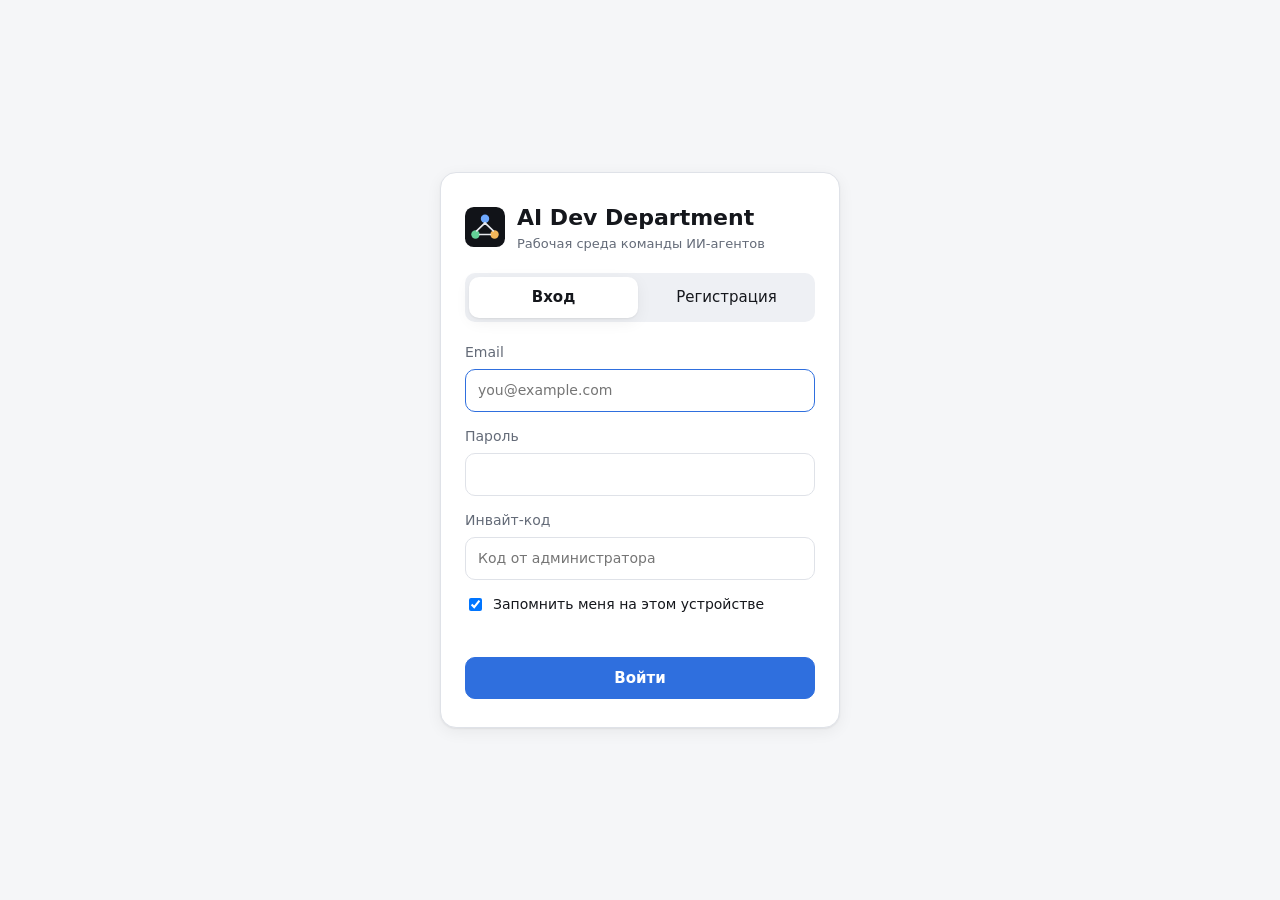
==== ai-dev-department/web/index.html @ 470c2ce6 "Stage 1: web client (PWA) served by the API at /app/ - vanilla JS SPA, no build step: login/register" ====
<!doctype html>
<html lang="ru">
<head>
  <meta charset="utf-8">
  <meta name="viewport" content="width=device-width, initial-scale=1, viewport-fit=cover">
  <meta name="theme-color" content="#111318">
  <meta name="description" content="Рабочая среда для команды ИИ-агентов">
  <title>AI Dev Department</title>
  <link rel="manifest" href="manifest.webmanifest">
  <link rel="icon" href="icon.svg" type="image/svg+xml">
  <link rel="apple-touch-icon" href="icon.svg">
  <link rel="stylesheet" href="css/app.css">
  <script type="module" src="js/app.js"></script>
</head>
<body>
  <div id="app" aria-live="polite">
    <div class="boot"><div class="spinner" aria-label="Загрузка"></div></div>
  </div>
  <div id="toasts" role="status" aria-live="polite"></div>
  <noscript>Для работы приложения включите JavaScript.</noscript>
</body>
</html>
---- ai-dev-department/web/css/app.css ----
/* AI Dev Department — web client styles. Mobile-first, light/dark. */
:root {
  --bg: #f5f6f8;
  --surface: #ffffff;
  --surface-2: #eef0f4;
  --border: #dfe2e8;
  --text: #15171c;
  --muted: #646b78;
  --accent: #2f6fde;
  --accent-text: #ffffff;
  --ok: #1f9d55;
  --warn: #b7791f;
  --danger: #d23b3b;
  --idle: #7a828f;
  --radius: 12px;
  --shadow: 0 1px 2px rgba(0, 0, 0, .06), 0 4px 16px rgba(0, 0, 0, .06);
  --nav-h: 64px;
  --side-w: 232px;
  color-scheme: light;
}
@media (prefers-color-scheme: dark) {
  :root {
    --bg: #111318;
    --surface: #191c23;
    --surface-2: #222630;
    --border: #2d323d;
    --text: #e7e9ee;
    --muted: #9aa1ad;
    --accent: #6ea8fe;
    --accent-text: #0b1220;
    --ok: #63d297;
    --warn: #f2b65a;
    --danger: #ff7b7b;
    --idle: #8b93a0;
    --shadow: 0 1px 2px rgba(0, 0, 0, .3), 0 4px 16px rgba(0, 0, 0, .25);
    color-scheme: dark;
  }
}

* { box-sizing: border-box; }
html, body { margin: 0; height: 100%; }
body {
  background: var(--bg);
  color: var(--text);
  font: 15px/1.5 system-ui, -apple-system, "Segoe UI", Roboto, sans-serif;
  -webkit-font-smoothing: antialiased;
}
a { color: var(--accent); }
h1 { font-size: 22px; margin: 0; }
h2 { font-size: 17px; margin: 0 0 8px; }
p { margin: 0 0 8px; }
.muted { color: var(--muted); }
.small { font-size: 13px; }

/* ---------- boot / spinner ---------- */
.boot { min-height: 100vh; display: grid; place-items: center; }
.spinner {
  width: 32px; height: 32px; border-radius: 50%;
  border: 3px solid var(--border); border-top-color: var(--accent);
  animation: spin .8s linear infinite;
}
@keyframes spin { to { transform: rotate(360deg); } }

/* ---------- controls ---------- */
button, .btn {
  font: inherit; cursor: pointer; border-radius: 10px;
  border: 1px solid var(--border); background: var(--surface); color: var(--text);
  padding: 9px 16px; min-height: 40px; display: inline-flex; align-items: center;
  justify-content: center; gap: 8px; text-decoration: none; white-space: nowrap;
}
button:hover:not(:disabled), .btn:hover { border-color: var(--accent); }
button:disabled { opacity: .55; cursor: default; }
button.primary { background: var(--accent); border-color: var(--accent); color: var(--accent-text); font-weight: 600; }
button.danger { color: var(--danger); }
button.ghost { background: transparent; border-color: transparent; }
:focus-visible { outline: 2px solid var(--accent); outline-offset: 2px; }

label.field { display: grid; gap: 6px; margin-bottom: 14px; font-size: 14px; color: var(--muted); }
input, select, textarea {
  font: inherit; color: var(--text); background: var(--surface);
  border: 1px solid var(--border); border-radius: 10px; padding: 10px 12px; width: 100%;
  min-height: 42px;
}
input:focus, select:focus, textarea:focus { border-color: var(--accent); outline: none; }
.checkbox { display: flex; align-items: center; gap: 8px; margin-bottom: 14px; font-size: 14px; }
.checkbox input { width: auto; min-height: auto; }

/* ---------- auth screen ---------- */
.auth {
  min-height: 100vh; display: grid; place-items: center; padding: 24px 16px;
}
.auth-card {
  width: 100%; max-width: 400px; background: var(--surface); border: 1px solid var(--border);
  border-radius: 16px; padding: 28px 24px; box-shadow: var(--shadow);
}
.auth-logo { display: flex; align-items: center; gap: 12px; margin-bottom: 20px; }
.auth-logo img { width: 40px; height: 40px; }
.tabs { display: grid; grid-template-columns: 1fr 1fr; gap: 4px; background: var(--surface-2); padding: 4px; border-radius: 10px; margin-bottom: 20px; }
.tabs button { border: 0; background: transparent; min-height: 36px; }
.tabs button[aria-selected="true"] { background: var(--surface); box-shadow: var(--shadow); font-weight: 600; }
.form-error { color: var(--danger); font-size: 14px; min-height: 20px; margin-bottom: 8px; }

/* ---------- shell ---------- */
.shell { min-height: 100vh; }
.sidebar {
  position: fixed; inset: auto 0 0 0; height: calc(var(--nav-h) + env(safe-area-inset-bottom));
  padding-bottom: env(safe-area-inset-bottom);
  background: var(--surface); border-top: 1px solid var(--border);
  display: flex; z-index: 20;
}
.sidebar .brand { display: none; }
.nav { display: flex; flex: 1; }
.nav a {
  flex: 1; display: flex; flex-direction: column; align-items: center; justify-content: center;
  gap: 2px; font-size: 12px; color: var(--muted); text-decoration: none;
}
.nav a svg { width: 22px; height: 22px; }
.nav a[aria-current="page"] { color: var(--accent); font-weight: 600; }
.main { padding: 16px 16px calc(var(--nav-h) + 24px + env(safe-area-inset-bottom)); max-width: 1100px; margin: 0 auto; }
.page-head { display: flex; align-items: center; justify-content: space-between; gap: 12px; margin: 4px 0 16px; flex-wrap: wrap; }

@media (min-width: 800px) {
  .sidebar {
    inset: 0 auto 0 0; width: var(--side-w); height: 100vh; padding: 20px 12px;
    border-top: 0; border-right: 1px solid var(--border); flex-direction: column; gap: 20px;
  }
  .sidebar .brand { display: flex; align-items: center; gap: 10px; font-weight: 700; padding: 0 8px; }
  .sidebar .brand img { width: 30px; height: 30px; }
  .nav { flex-direction: column; flex: 0; gap: 4px; }
  .nav a { flex-direction: row; justify-content: flex-start; gap: 12px; font-size: 15px; padding: 10px 12px; border-radius: 10px; }
  .nav a:hover { background: var(--surface-2); }
  .nav a[aria-current="page"] { background: var(--surface-2); }
  .main { margin-left: var(--side-w); padding: 28px 32px; }
}

/* ---------- cards & lists ---------- */
.grid { display: grid; gap: 12px; grid-template-columns: repeat(auto-fill, minmax(280px, 1fr)); }
.card {
  background: var(--surface); border: 1px solid var(--border); border-radius: var(--radius);
  padding: 16px; box-shadow: var(--shadow);
}
.card-head { display: flex; align-items: flex-start; justify-content: space-between; gap: 8px; margin-bottom: 8px; }
.card-title { font-weight: 600; font-size: 16px; overflow-wrap: anywhere; }
.meta { display: flex; flex-wrap: wrap; gap: 6px 14px; font-size: 13px; color: var(--muted); }
.actions { display: flex; flex-wrap: wrap; gap: 8px; margin-top: 12px; }

.badge {
  display: inline-flex; align-items: center; gap: 6px; font-size: 12px; font-weight: 600;
  padding: 3px 10px; border-radius: 999px; background: var(--surface-2); color: var(--muted); white-space: nowrap;
}
.badge::before { content: ""; width: 8px; height: 8px; border-radius: 50%; background: currentColor; }
.badge.ok { color: var(--ok); }
.badge.warn { color: var(--warn); }
.badge.danger { color: var(--danger); }
.badge.idle { color: var(--idle); }
.badge.info { color: var(--accent); }

.empty {
  text-align: center; padding: 48px 16px; border: 1px dashed var(--border);
  border-radius: var(--radius); color: var(--muted);
}
.empty h2 { color: var(--text); }
.empty .actions { justify-content: center; }

.banner {
  background: var(--surface-2); border-radius: var(--radius); padding: 12px 14px;
  margin-bottom: 16px; font-size: 14px; border-left: 3px solid var(--accent);
}
.kv { display: grid; grid-template-columns: max-content 1fr; gap: 6px 16px; font-size: 14px; }
.kv dt { color: var(--muted); }
.kv dd { margin: 0; overflow-wrap: anywhere; }

/* ---------- toasts ---------- */
#toasts {
  position: fixed; left: 50%; transform: translateX(-50%); z-index: 100;
  bottom: calc(var(--nav-h) + 16px + env(safe-area-inset-bottom)); display: grid; gap: 8px; width: min(92vw, 420px);
}
@media (min-width: 800px) { #toasts { bottom: 24px; } }
.toast {
  background: var(--text); color: var(--bg); padding: 12px 16px; border-radius: 10px;
  box-shadow: var(--shadow); font-size: 14px; animation: rise .2s ease-out;
}
.toast.error { background: var(--danger); color: #fff; }
@keyframes rise { from { opacity: 0; transform: translateY(8px); } }

/* ---------- modal ---------- */
.modal-backdrop {
  position: fixed; inset: 0; background: rgba(0, 0, 0, .45); z-index: 50;
  display: grid; place-items: end center;
}
.modal {
  background: var(--surface); width: 100%; max-width: 520px; border-radius: 16px 16px 0 0;
  padding: 20px 20px calc(20px + env(safe-area-inset-bottom)); max-height: 92vh; overflow: auto;
}
@media (min-width: 800px) {
  .modal-backdrop { place-items: center; }
  .modal { border-radius: 16px; }
}
.modal-actions { display: flex; justify-content: flex-end; gap: 8px; margin-top: 8px; flex-wrap: wrap; }

/* ---------- utilities (CSP forbids style="" attributes) ---------- */
.mt-8 { margin-top: 8px; }
.mt-16 { margin-top: 16px; }
.m-0 { margin: 0; }
.w-full { width: 100%; }
button svg, .btn svg { width: 18px; height: 18px; flex: none; }
.grid > .empty { grid-column: 1 / -1; }
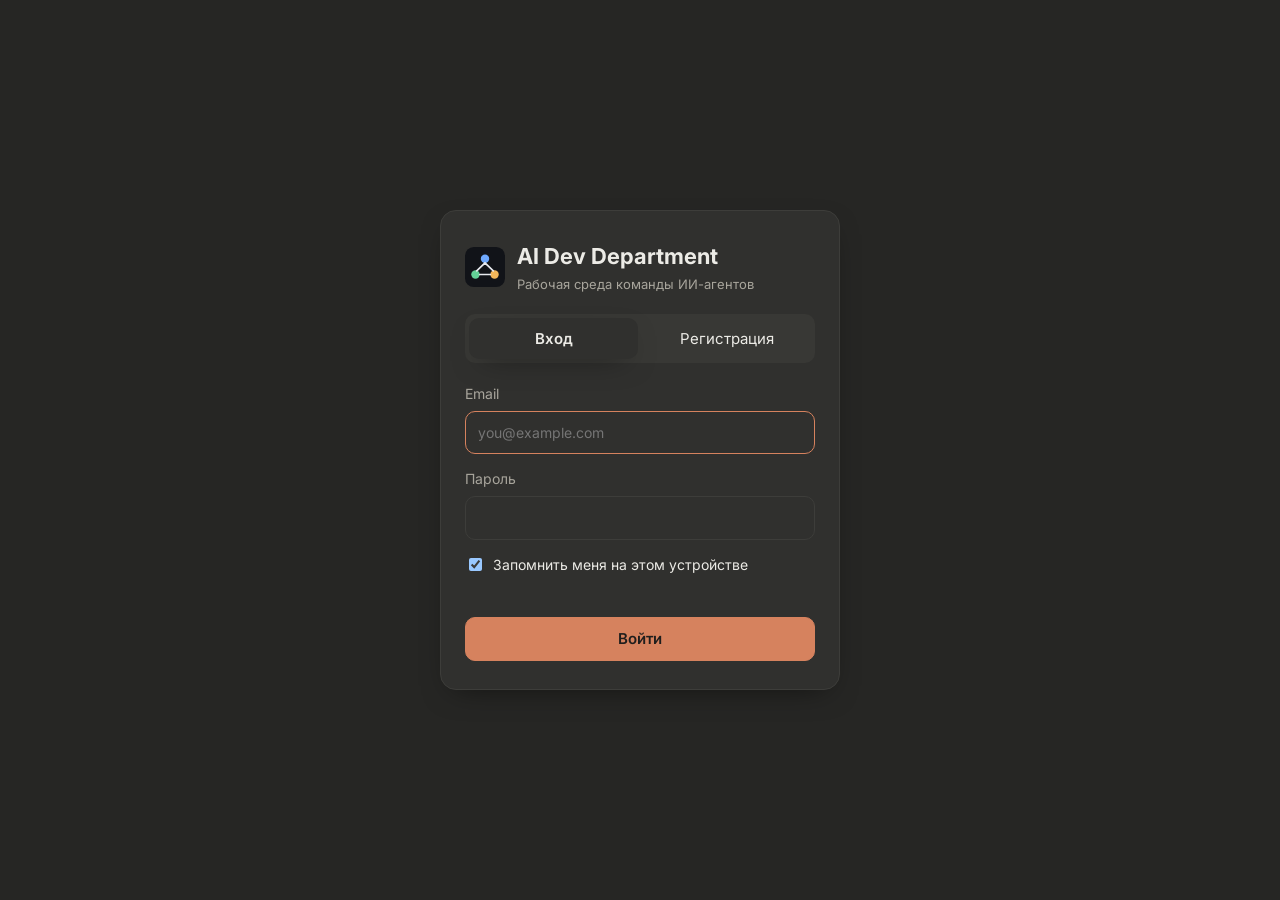
==== commit 0617138b: "New interface: chat-first, warm dark theme; settings hold everything technical - the start page is a" ====
--- a/ai-dev-department/web/index.html
+++ b/ai-dev-department/web/index.html
@@ -3,9 +3,11 @@
 <head>
   <meta charset="utf-8">
   <meta name="viewport" content="width=device-width, initial-scale=1, viewport-fit=cover">
-  <meta name="theme-color" content="#111318">
+  <meta name="theme-color" content="#262624">
   <meta name="description" content="Рабочая среда для команды ИИ-агентов">
-  <title>AI Dev Department</title>
+  <title>AIDD</title>
+  <link rel="preconnect" href="https://fonts.googleapis.com">
+  <link href="https://fonts.googleapis.com/css2?family=Inter:wght@400;500;600&family=JetBrains+Mono:wght@400;500&family=Source+Serif+4:opsz,wght@8..60,400;8..60,500&display=swap" rel="stylesheet">
   <link rel="manifest" href="manifest.webmanifest">
   <link rel="icon" href="icon.svg" type="image/svg+xml">
   <link rel="apple-touch-icon" href="icon.svg">
--- a/ai-dev-department/web/css/app.css
+++ b/ai-dev-department/web/css/app.css
@@ -1,48 +1,23 @@
 /* AI Dev Department — web client styles. Mobile-first, light/dark. */
 :root {
-  --bg: #f5f6f8;
-  --surface: #ffffff;
-  --surface-2: #eef0f4;
-  --border: #dfe2e8;
-  --text: #15171c;
-  --muted: #646b78;
-  --accent: #2f6fde;
-  --accent-text: #ffffff;
-  --ok: #1f9d55;
-  --warn: #b7791f;
-  --danger: #d23b3b;
-  --idle: #7a828f;
-  --radius: 12px;
-  --shadow: 0 1px 2px rgba(0, 0, 0, .06), 0 4px 16px rgba(0, 0, 0, .06);
-  --nav-h: 64px;
-  --side-w: 232px;
-  color-scheme: light;
-}
-@media (prefers-color-scheme: dark) {
-  :root {
-    --bg: #111318;
-    --surface: #191c23;
-    --surface-2: #222630;
-    --border: #2d323d;
-    --text: #e7e9ee;
-    --muted: #9aa1ad;
-    --accent: #6ea8fe;
-    --accent-text: #0b1220;
-    --ok: #63d297;
-    --warn: #f2b65a;
-    --danger: #ff7b7b;
-    --idle: #8b93a0;
-    --shadow: 0 1px 2px rgba(0, 0, 0, .3), 0 4px 16px rgba(0, 0, 0, .25);
-    color-scheme: dark;
-  }
+  --bg: #262624; --side: #1f1e1d; --surface: #30302e; --surface-2: #383835; --user: #141413;
+  --border: #3d3d3a; --line: rgba(255, 255, 255, .08); --line-2: rgba(255, 255, 255, .14);
+  --text: #ecebe6; --muted: #a8a59c; --faint: #75736c;
+  --accent: #d6825e; --accent-text: #1f1e1d;
+  --ok: #7cc49a; --warn: #e0b25c; --danger: #e98b80; --idle: #85827a;
+  --radius: 14px; --shadow: 0 10px 30px -14px rgba(0, 0, 0, .6);
+  --nav-h: 0px; --side-w: 272px;
+  --serif: "Source Serif 4", Georgia, serif; --mono: "JetBrains Mono", ui-monospace, Menlo, monospace;
+  color-scheme: dark;
 }
 
 * { box-sizing: border-box; }
+[hidden] { display: none !important; }
 html, body { margin: 0; height: 100%; }
 body {
   background: var(--bg);
   color: var(--text);
-  font: 15px/1.5 system-ui, -apple-system, "Segoe UI", Roboto, sans-serif;
+  font: 15px/1.55 Inter, system-ui, -apple-system, "Segoe UI", Roboto, sans-serif;
   -webkit-font-smoothing: antialiased;
 }
 a { color: var(--accent); }
@@ -101,36 +76,51 @@
 .form-error { color: var(--danger); font-size: 14px; min-height: 20px; margin-bottom: 8px; }
 
 /* ---------- shell ---------- */
-.shell { min-height: 100vh; }
-.sidebar {
-  position: fixed; inset: auto 0 0 0; height: calc(var(--nav-h) + env(safe-area-inset-bottom));
-  padding-bottom: env(safe-area-inset-bottom);
-  background: var(--surface); border-top: 1px solid var(--border);
-  display: flex; z-index: 20;
-}
-.sidebar .brand { display: none; }
-.nav { display: flex; flex: 1; }
-.nav a {
-  flex: 1; display: flex; flex-direction: column; align-items: center; justify-content: center;
-  gap: 2px; font-size: 12px; color: var(--muted); text-decoration: none;
-}
-.nav a svg { width: 22px; height: 22px; }
-.nav a[aria-current="page"] { color: var(--accent); font-weight: 600; }
-.main { padding: 16px 16px calc(var(--nav-h) + 24px + env(safe-area-inset-bottom)); max-width: 1100px; margin: 0 auto; }
+.shell { display: grid; grid-template-columns: var(--side-w) 1fr; height: 100vh; height: 100dvh; }
+.side { background: var(--side); border-right: 1px solid var(--line); display: flex; flex-direction: column; padding: 12px 10px; gap: 2px; min-width: 0; }
+.side-brand { font: 500 19px var(--serif); padding: 6px 10px 14px; }
+.side-item { display: flex; align-items: center; gap: 11px; padding: 8px 10px; border-radius: 9px; color: var(--text); text-decoration: none; font-size: 14.5px; }
+.side-item:hover { background: rgba(255, 255, 255, .05); }
+.side-item svg { color: var(--muted); }
+.plus { width: 22px; height: 22px; border-radius: 50%; background: var(--accent); color: var(--accent-text); display: grid; place-items: center; font-size: 16px; font-weight: 600; line-height: 1; }
+.side-label { font-size: 12px; color: var(--faint); padding: 18px 10px 6px; }
+.side-chats { overflow: auto; flex: 1; min-height: 0; }
+.side-chat { display: block; padding: 6px 10px; border-radius: 8px; font-size: 14px; color: var(--muted); text-decoration: none; white-space: nowrap; overflow: hidden; text-overflow: ellipsis; }
+.side-chat:hover { background: rgba(255, 255, 255, .05); color: var(--text); }
+.side-chat.on { background: rgba(255, 255, 255, .08); color: var(--text); }
+.side-empty { color: var(--faint); font-size: 13px; padding: 6px 10px; }
+.live { display: inline-block; width: 6px; height: 6px; border-radius: 50%; background: var(--accent); margin-right: 8px; vertical-align: 2px; animation: blink 1.4s infinite; }
+@keyframes blink { 50% { opacity: .25; } }
+.side-me { display: flex; align-items: center; gap: 8px; padding: 10px 6px 2px; border-top: 1px solid var(--line); margin-top: 6px; font-size: 13.5px; }
+.side-me .av { width: 28px; height: 28px; border-radius: 50%; background: #4a4844; display: grid; place-items: center; flex: none; }
+.side-me .me-name { flex: 1; min-width: 0; overflow: hidden; text-overflow: ellipsis; white-space: nowrap; color: var(--muted); }
+.icon-btn { width: 32px; height: 32px; min-height: 0; padding: 0; border-radius: 8px; border: 0; background: none; color: var(--muted); display: inline-grid; place-items: center; text-decoration: none; }
+.icon-btn:hover:not(:disabled) { background: rgba(255, 255, 255, .06); color: var(--text); border: 0; }
+.content { display: flex; flex-direction: column; min-width: 0; height: 100vh; height: 100dvh; }
+.topbar { display: flex; align-items: center; gap: 12px; padding: 10px 22px; min-height: 52px; }
+.tb-title { font-weight: 500; white-space: nowrap; overflow: hidden; text-overflow: ellipsis; min-width: 0; }
+.tb-actions { margin-left: auto; display: flex; align-items: center; gap: 10px; }
+.tb-meta { font: 12px var(--mono); color: var(--faint); white-space: nowrap; }
+.menu-btn { display: none; }
+.main { flex: 1; overflow: auto; padding: 8px 28px 40px; }
+.main > * { max-width: 1100px; margin-left: auto; margin-right: auto; }
+.main.chat-mode { padding: 0; overflow: hidden; display: flex; }
+.main.chat-mode > * { max-width: none; margin: 0; }
 .page-head { display: flex; align-items: center; justify-content: space-between; gap: 12px; margin: 4px 0 16px; flex-wrap: wrap; }
-
-@media (min-width: 800px) {
-  .sidebar {
-    inset: 0 auto 0 0; width: var(--side-w); height: 100vh; padding: 20px 12px;
-    border-top: 0; border-right: 1px solid var(--border); flex-direction: column; gap: 20px;
-  }
-  .sidebar .brand { display: flex; align-items: center; gap: 10px; font-weight: 700; padding: 0 8px; }
-  .sidebar .brand img { width: 30px; height: 30px; }
-  .nav { flex-direction: column; flex: 0; gap: 4px; }
-  .nav a { flex-direction: row; justify-content: flex-start; gap: 12px; font-size: 15px; padding: 10px 12px; border-radius: 10px; }
-  .nav a:hover { background: var(--surface-2); }
-  .nav a[aria-current="page"] { background: var(--surface-2); }
-  .main { margin-left: var(--side-w); padding: 28px 32px; }
+.side-scrim { display: none; }
+.small-btn { min-height: 0; padding: 5px 11px; font-size: 13px; border-radius: 9px; border: 1px solid var(--line-2); background: none; color: var(--muted); }
+.small-btn:hover:not(:disabled) { color: var(--text); border-color: var(--line-2); background: rgba(255, 255, 255, .05); }
+.icon-x { min-height: 0; padding: 4px 8px; border: 0; background: none; color: var(--muted); }
+.icon-x:hover:not(:disabled) { color: var(--text); border: 0; }
+@media (max-width: 860px) {
+  .shell { grid-template-columns: 1fr; }
+  .side { position: fixed; inset: 0 auto 0 0; width: 290px; z-index: 40; transform: translateX(-100%); transition: transform .2s; }
+  .side.open { transform: none; }
+  .side.open + .side-scrim { display: block; position: fixed; inset: 0; background: rgba(0, 0, 0, .5); z-index: 39; }
+  .menu-btn { display: inline-grid; }
+  .topbar { padding: 8px 10px; }
+  .main { padding: 4px 14px 32px; }
+  .tb-meta { display: none; }
 }
 
 /* ---------- cards & lists ---------- */
@@ -205,3 +195,307 @@
 .w-full { width: 100%; }
 button svg, .btn svg { width: 18px; height: 18px; flex: none; }
 .grid > .empty { grid-column: 1 / -1; }
+
+/* ---------- accounts ---------- */
+.inline-field { display: flex; align-items: center; gap: 10px; margin: 4px 0 10px; }
+.inline-field select { width: auto; min-height: 36px; padding: 6px 10px; }
+.card-alert { border-color: var(--danger); }
+@media (max-width: 520px) { .hide-sm { display: none; } }
+
+/* ---------- embedded browser (noVNC) ---------- */
+body.no-scroll { overflow: hidden; }
+.browser-overlay {
+  position: fixed; inset: 0; z-index: 60; background: var(--bg);
+  display: flex; flex-direction: column;
+  padding: env(safe-area-inset-top) env(safe-area-inset-right) env(safe-area-inset-bottom) env(safe-area-inset-left);
+}
+.browser-bar {
+  display: flex; align-items: center; justify-content: space-between; gap: 8px; flex-wrap: wrap;
+  padding: 8px 12px; background: var(--surface); border-bottom: 1px solid var(--border);
+}
+.browser-title { display: flex; flex-direction: column; min-width: 0; }
+.browser-title strong { overflow: hidden; text-overflow: ellipsis; white-space: nowrap; }
+.browser-actions { display: flex; gap: 6px; flex-wrap: wrap; }
+.browser-actions button, .browser-actions .btn { min-height: 36px; padding: 6px 12px; }
+.browser-hint { padding: 8px 12px; font-size: 13px; color: var(--muted); background: var(--surface-2); }
+.browser-frame { flex: 1; min-height: 0; display: grid; place-items: center; background: #000; }
+.browser-frame iframe { width: 100%; height: 100%; border: 0; display: block; }
+.browser-message { color: #e7e9ee; max-width: 520px; padding: 24px; text-align: center; }
+.browser-title { flex: 1; }
+.browser-close { padding: 6px 8px; }
+.rotate-hint { display: none; }
+@media (max-width: 520px) {
+  .browser-bar { padding: 6px 8px; gap: 6px; }
+  .browser-actions button, .browser-actions .btn { padding: 6px 10px; }
+  .browser-done { order: 5; width: 100%; }
+  .browser-hint { display: none; }
+}
+@media (max-width: 520px) and (orientation: portrait) {
+  .rotate-hint { display: block; padding: 6px 12px; font-size: 12px; text-align: center; color: var(--muted); background: var(--surface-2); }
+}
+
+/* ---------- GitHub ---------- */
+.stack { display: grid; gap: 16px; }
+.steps { margin: 0 0 16px; padding-left: 20px; font-size: 14px; display: grid; gap: 6px; }
+.row { display: flex; gap: 8px; }
+.row input { flex: 1; min-width: 0; }
+.check-result { margin-top: 12px; }
+code { font-family: ui-monospace, SFMono-Regular, Menlo, monospace; font-size: .9em; background: var(--surface-2); padding: 1px 6px; border-radius: 6px; }
+
+/* ---------- projects ---------- */
+.btn.primary { background: var(--accent); border-color: var(--accent); color: var(--accent-text); font-weight: 600; }
+textarea { resize: vertical; min-height: 80px; line-height: 1.45; }
+.card-link { color: inherit; text-decoration: none; display: block; }
+.card-link:hover { border-color: var(--accent); }
+.clamp { display: -webkit-box; -webkit-line-clamp: 2; -webkit-box-orient: vertical; overflow: hidden; }
+.ok-text { color: var(--ok); font-weight: 600; }
+.pre { white-space: pre-wrap; overflow-wrap: anywhere; }
+.warn-banner { border-left-color: var(--warn); }
+
+.stepper { list-style: none; display: flex; gap: 8px; padding: 0; margin: 0 0 16px; }
+.stepper li { display: flex; align-items: center; gap: 8px; font-size: 14px; color: var(--muted); flex: 1; }
+.stepper li span {
+  width: 26px; height: 26px; border-radius: 50%; display: grid; place-items: center; flex: none;
+  background: var(--surface-2); font-weight: 600; font-size: 13px;
+}
+.stepper li.current { color: var(--text); font-weight: 600; }
+.stepper li.current span { background: var(--accent); color: var(--accent-text); }
+.stepper li.done span { background: var(--ok); color: #fff; }
+
+.team { display: grid; gap: 8px; margin-top: 6px; }
+.team-row {
+  display: grid; grid-template-columns: 1fr auto; gap: 8px 10px; align-items: center;
+  padding: 10px 12px; border: 1px solid var(--border); border-radius: 10px; color: var(--text);
+}
+.team-row.on { border-color: var(--accent); }
+.team-row select { grid-column: 1 / -1; }
+.team-name { display: flex; align-items: center; gap: 10px; font-weight: 600; }
+.team-name input { width: 20px; height: 20px; min-height: 0; }
+@media (min-width: 640px) {
+  .team-row { grid-template-columns: 1fr auto 200px; }
+  .team-row select { grid-column: auto; }
+}
+
+.project-grid { display: grid; gap: 16px; }
+@media (min-width: 1000px) { .project-grid { grid-template-columns: 1fr 340px; align-items: start; } }
+.tasks { display: grid; gap: 10px; }
+.task-running { border-color: var(--accent); }
+.task-done { border-left: 3px solid var(--ok); }
+.task-blocked, .task-failed { border-left: 3px solid var(--danger); }
+.task-summary { background: var(--surface-2); padding: 8px 10px; border-radius: 8px; }
+.feed-card { position: sticky; top: 16px; }
+.feed { list-style: none; margin: 0; padding: 0; display: grid; gap: 6px; font-size: 13px; max-height: 60vh; overflow: auto; }
+.feed li { padding: 6px 8px; border-radius: 8px; background: var(--surface-2); }
+.feed li.ok { color: var(--ok); }
+.feed li.danger { color: var(--danger); }
+.feed li.info { color: var(--accent); }
+.feed time { color: var(--muted); font-variant-numeric: tabular-nums; }
+.live { font-size: 12px; color: var(--muted); }
+.live.on { color: var(--ok); }
+.live::before { content: "● "; }
+.md > :first-child { margin-top: 0; }
+.md h3, .md h4, .md h5, .md h6 { font-size: 15px; margin: 12px 0 6px; }
+.md ul, .md ol { margin: 0 0 8px; padding-left: 22px; }
+.md pre { background: var(--surface-2); padding: 10px 12px; border-radius: 8px; overflow: auto; font-size: 13px; }
+.md pre code { background: none; padding: 0; }
+.report {
+  white-space: pre-wrap; overflow-wrap: anywhere; font-size: 12px; line-height: 1.4;
+  background: var(--surface-2); padding: 10px 12px; border-radius: 8px; max-height: 50vh; overflow: auto;
+  font-family: ui-monospace, SFMono-Regular, Menlo, monospace;
+}
+
+/* ---------- attention (a human is needed) ---------- */
+.attention-bar {
+  position: sticky; top: 0; z-index: 30; display: grid; gap: 8px;
+  padding: 10px 16px; background: var(--danger); color: #fff;
+}
+@media (min-width: 800px) { .attention-bar { margin-left: var(--side-w); } }
+.attention-item { display: flex; align-items: center; justify-content: space-between; gap: 10px; flex-wrap: wrap; }
+.attention-text { font-size: 14px; }
+.attention-bar button { min-height: 34px; padding: 4px 12px; }
+.attention-bar button.primary { background: #fff; color: var(--danger); border-color: #fff; }
+.task-paused { border-left: 3px solid var(--warn); }
+
+/* ---------- department ---------- */
+.round { display: grid; gap: 10px; margin-bottom: 14px; }
+.round-title { font-size: 14px; color: var(--muted); margin: 6px 0 0; text-transform: uppercase; letter-spacing: .04em; }
+.chips { display: flex; flex-wrap: wrap; gap: 6px; margin-bottom: 6px; }
+.chat li { display: block; }
+.chat .msg-question { border-left: 3px solid var(--warn); }
+.chat .msg-answer { border-left: 3px solid var(--ok); }
+.badge-link { text-decoration: none; }
+.brief summary { cursor: pointer; list-style: none; display: flex; align-items: center; gap: 8px; }
+.brief summary::before { content: "▸"; color: var(--muted); transition: transform .15s; }
+.brief[open] summary::before { transform: rotate(90deg); }
+.brief summary::-webkit-details-marker { display: none; }
+.brief-text { margin-top: 10px; font-size: 14px; max-height: 50vh; overflow: auto; }
+.inline { display: inline; }
+.fieldset { border: 1px solid var(--border); border-radius: 10px; padding: 10px 12px 4px; margin: 0 0 14px; }
+.fieldset legend { padding: 0 6px; font-size: 13px; color: var(--muted); }
+.danger-text { color: var(--danger); }
+.checklist { list-style: none; padding: 0; margin: 8px 0 12px; display: grid; gap: 6px; font-size: 14px; }
+.pulse { margin: 4px 0; font-variant-numeric: tabular-nums; }
+
+/* API department */
+.subtabs { display: flex; gap: 4px; overflow-x: auto; margin: 0 0 16px; border-bottom: 1px solid var(--border); }
+.subtabs a { padding: 8px 12px; color: var(--muted); text-decoration: none; white-space: nowrap; border-bottom: 2px solid transparent; }
+.subtabs a[aria-selected="true"] { color: var(--text); border-bottom-color: var(--accent); font-weight: 600; }
+.dept textarea { width: 100%; }
+.dept label { display: block; font-size: 13px; color: var(--muted); margin: 8px 0 4px; }
+.run-card { color: inherit; text-decoration: none; }
+.stats { display: grid; grid-template-columns: repeat(auto-fit, minmax(140px, 1fr)); gap: 12px; margin: 12px 0; }
+.stat-v { font: 600 26px ui-monospace, SFMono-Regular, Menlo, monospace; }
+.stat-v.ok { color: var(--ok); } .stat-v.warn { color: var(--warn); } .stat-v.danger { color: var(--danger); } .stat-v.info { color: var(--accent); }
+.warn-text { color: var(--warn); }
+.mono { font-family: ui-monospace, SFMono-Regular, Menlo, monospace; }
+.run-head { margin: 8px 0 16px; }
+.run-grid { display: grid; grid-template-columns: minmax(280px, 380px) 1fr; gap: 16px; align-items: start; }
+.tree { padding: 6px; }
+.agent { display: grid; grid-template-columns: 30px 1fr auto; gap: 10px; align-items: center; padding: 8px; margin-left: calc(var(--d, 0) * 22px); border-radius: 8px; }
+.agent + .agent { border-top: 1px solid var(--border); }
+.agent-glyph { width: 30px; height: 30px; border-radius: 8px; display: grid; place-items: center; background: var(--surface-2); font-weight: 700; }
+.agent-main { min-width: 0; }
+.agent-last { white-space: nowrap; overflow: hidden; text-overflow: ellipsis; font-family: ui-monospace, monospace; }
+.agent-side { text-align: right; }
+.todos { margin: 8px 0 0; padding-left: 4px; list-style: none; font-size: 14px; }
+.todos li.completed { color: var(--muted); text-decoration: line-through; }
+.feed { padding: 0; max-height: 70vh; overflow: auto; font-size: 13px; }
+.ev { display: grid; grid-template-columns: 44px 92px 72px 1fr; gap: 8px; padding: 7px 12px; border-bottom: 1px solid var(--border); }
+.ev-time { color: var(--muted); font-family: ui-monospace, monospace; }
+.ev-who { white-space: nowrap; overflow: hidden; text-overflow: ellipsis; }
+.ev-what { color: var(--accent); font-family: ui-monospace, monospace; }
+.ev-text { overflow-wrap: anywhere; font-family: ui-monospace, monospace; color: var(--muted); }
+.ev.ev-text .ev-text { font-family: inherit; color: var(--text); }
+.ev.ev-key_rotation .ev-what, .ev.ev-keys_waiting .ev-what { color: var(--warn); }
+.files { margin: 8px 0 0; padding-left: 18px; font-size: 14px; }
+.file-view { max-height: 60vh; overflow: auto; background: var(--surface-2); padding: 12px; border-radius: 8px; font-size: 12.5px; white-space: pre-wrap; }
+.roles-grid { grid-template-columns: repeat(auto-fill, minmax(320px, 1fr)); }
+.role-card input, .role-card select, .role-card textarea { width: 100%; }
+.two { display: grid; grid-template-columns: 1fr 1fr; gap: 10px; }
+.chips { display: flex; flex-wrap: wrap; gap: 6px; }
+.chip-check { display: inline-flex !important; align-items: center; gap: 6px; margin: 0 !important; padding: 4px 10px; border: 1px solid var(--border); border-radius: 999px; font-size: 12.5px !important; color: var(--text) !important; cursor: pointer; }
+.chip-check input { width: auto !important; min-height: auto; margin: 0; }
+@media (max-width: 760px) {
+  .run-grid { grid-template-columns: 1fr; }
+  .ev { grid-template-columns: 40px 1fr; }
+  .ev-who { display: none; }
+  .ev-what { grid-column: 2; }
+  .ev-text { grid-column: 1 / -1; }
+}
+.rank { width: 100%; border-collapse: collapse; font-size: 13px; margin-top: 8px; display: block; overflow-x: auto; }
+.rank th, .rank td { text-align: left; padding: 6px 8px; border-bottom: 1px solid var(--border); white-space: nowrap; }
+
+/* ---------- chat ---------- */
+.chat-wrap { display: flex; flex: 1; min-width: 0; height: 100%; }
+.chat-col { flex: 1; min-width: 0; position: relative; display: flex; flex-direction: column; }
+.chat-scroll { flex: 1; overflow: auto; }
+.thread { max-width: 760px; margin: 0 auto; padding: 10px 28px 200px; }
+.empty-chat { text-align: center; padding: 14vh 0 0; }
+.empty-chat h1 { font: 400 34px/1.2 var(--serif); margin: 0 0 10px; letter-spacing: -.01em; }
+.empty-chat p { color: var(--muted); margin: 0 0 26px; }
+.sugg { display: grid; grid-template-columns: 1fr 1fr; gap: 10px; text-align: left; }
+.sugg button { display: block; text-align: left; white-space: normal; background: var(--surface); border: 1px solid var(--line); border-radius: 14px; padding: 12px 14px; min-height: 0; color: var(--muted); font-size: 13.5px; }
+.sugg button:hover:not(:disabled) { border-color: var(--line-2); color: var(--text); }
+.sugg b { display: block; color: var(--text); font-weight: 500; font-size: 14.5px; margin-bottom: 2px; }
+.turn { margin-bottom: 30px; }
+.user-msg { display: flex; justify-content: flex-end; margin: 18px 0 22px; }
+.user-msg div { background: var(--user); border-radius: 16px; padding: 11px 16px; max-width: 80%; white-space: pre-wrap; overflow-wrap: anywhere; }
+.prose { font: 16.5px/1.7 var(--serif); margin: 4px 0 12px; overflow-wrap: anywhere; }
+.prose p { margin: 0 0 12px; }
+.prose code { font: 13.5px var(--mono); background: var(--surface); padding: 1px 6px; border-radius: 5px; }
+.prose pre { background: #1c1c1b; border-radius: 10px; padding: 12px 14px; overflow-x: auto; font: 13px/1.6 var(--mono); }
+.thinking { font-size: 14px; margin: 8px 0; background: linear-gradient(90deg, var(--faint) 0%, var(--text) 50%, var(--faint) 100%) 0 0 / 200% 100%; -webkit-background-clip: text; background-clip: text; color: transparent; animation: shimmer 2s linear infinite; width: fit-content; }
+@keyframes shimmer { to { background-position: -200% 0; } }
+.plan { margin: 4px 0 16px; padding: 12px 16px; background: var(--surface); border-radius: 12px; }
+.plan .t { display: flex; justify-content: space-between; font-size: 12.5px; color: var(--faint); margin-bottom: 6px; }
+.plan ul { margin: 0; padding: 0; list-style: none; font-size: 14px; }
+.plan li { display: flex; gap: 10px; align-items: baseline; padding: 2px 0; color: var(--muted); }
+.plan li::before { content: "○"; font: 12px var(--mono); color: var(--faint); width: 12px; flex: none; }
+.plan li.done { color: var(--faint); text-decoration: line-through; } .plan li.done::before { content: "✓"; color: var(--ok); }
+.plan li.now { color: var(--text); } .plan li.now::before { content: "●"; color: var(--accent); animation: blink 1.4s infinite; }
+.steps { margin: 2px 0 12px; padding-left: 14px; border-left: 1px solid var(--line-2); font: 13px/1.55 var(--mono); }
+.step { display: flex; gap: 10px; align-items: baseline; padding: 3px 0; color: var(--muted); }
+.step.openable { cursor: pointer; } .step.openable:hover { color: var(--text); }
+.step .s { width: 12px; flex: none; color: var(--ok); }
+.step.run .s { color: var(--accent); animation: blink 1.4s infinite; }
+.step.fail .s { color: var(--danger); }
+.step .n { color: var(--text); min-width: 46px; }
+.step .a { white-space: nowrap; overflow: hidden; text-overflow: ellipsis; min-width: 0; }
+.step .r { margin-left: auto; color: var(--faint); white-space: nowrap; padding-left: 12px; }
+.add { color: var(--ok); } .del { color: var(--danger); } .faint { color: var(--faint); }
+.out { margin: 4px 0 8px 22px; background: #1c1c1b; border-radius: 10px; padding: 10px 14px; color: #cfcdc6; white-space: pre; overflow-x: auto; font: 12.5px/1.6 var(--mono); max-height: 360px; overflow-y: auto; }
+.out .l-a, .diff .l-a { color: var(--ok); background: rgba(124, 196, 154, .08); } .out .l-d, .diff .l-d { color: var(--danger); background: rgba(233, 139, 128, .08); }
+.c-agent { margin: 14px 0 6px; }
+.c-agent .who { display: flex; align-items: baseline; gap: 10px; font-size: 14px; cursor: pointer; flex-wrap: wrap; }
+.c-agent .who b { font-weight: 600; }
+.c-agent .who .task { color: var(--muted); min-width: 0; }
+.c-agent .who .m { margin-left: auto; font: 12px var(--mono); color: var(--faint); white-space: nowrap; }
+.c-agent .who .st { font: 12px var(--mono); white-space: nowrap; }
+.st.run { color: var(--accent); } .st.ok { color: var(--ok); } .st.fail { color: var(--danger); }
+.c-agent .steps { display: none; margin-top: 6px; }
+.c-agent.open .steps { display: block; }
+.agent-text { font: 13.5px/1.55 Inter, sans-serif; color: var(--muted); padding: 4px 0; white-space: pre-wrap; }
+.agent-sum { font-size: 13.5px; color: var(--muted); margin-top: 2px; }
+.c-agent.open .agent-sum { display: none; }
+.note { font-size: 13px; color: var(--faint); margin: 10px 0; padding-left: 14px; border-left: 1px solid var(--accent); }
+.note.bad { border-color: var(--danger); color: var(--danger); }
+.changes-card { border: 1px solid var(--line); border-radius: 12px; overflow: hidden; margin: 12px 0; }
+.changes-card .h { display: flex; align-items: center; gap: 10px; padding: 10px 14px; background: var(--surface); font-size: 14px; flex-wrap: wrap; }
+.changes-card .f { display: grid; grid-template-columns: 1fr auto auto; gap: 10px; padding: 6px 14px; font: 12.5px var(--mono); border-top: 1px solid var(--line); color: var(--muted); cursor: pointer; }
+.changes-card .f:hover { background: var(--surface); color: var(--text); }
+.changes-card .f span:first-child { overflow: hidden; text-overflow: ellipsis; white-space: nowrap; }
+.sp { flex: 1; }
+.composer-wrap { position: absolute; left: 0; right: 0; bottom: 0; padding: 0 28px 22px; background: linear-gradient(180deg, rgba(38, 38, 36, 0), var(--bg) 34%); }
+.composer { max-width: 760px; margin: 0 auto; background: var(--surface); border: 1px solid var(--line-2); border-radius: 20px; padding: 12px 12px 10px 16px; box-shadow: var(--shadow); }
+.composer textarea { border: 0; background: none; padding: 2px 0; min-height: 44px; max-height: 240px; resize: none; font-size: 15.5px; }
+.composer textarea:focus { border: 0; }
+.composer .row { display: flex; align-items: center; gap: 8px; margin-top: 6px; }
+.seg { display: inline-flex; border: 1px solid var(--line-2); border-radius: 9px; padding: 2px; }
+.seg button { min-height: 0; padding: 4px 10px; border: 0; border-radius: 7px; background: none; color: var(--muted); font-size: 13px; }
+.seg button.on { background: var(--surface-2); color: var(--text); }
+.seg button:hover:not(:disabled) { border: 0; color: var(--text); }
+.pop-host { position: relative; }
+.model-btn { min-height: 0; padding: 6px 10px; border: 0; background: none; color: var(--muted); font-size: 13px; border-radius: 9px; }
+.model-btn:hover:not(:disabled) { border: 0; background: rgba(255, 255, 255, .05); color: var(--text); }
+.popover { position: absolute; right: 0; bottom: calc(100% + 8px); background: var(--surface-2); border: 1px solid var(--line-2); border-radius: 12px; padding: 6px; min-width: 250px; box-shadow: var(--shadow); z-index: 10; }
+.popover .it { display: block; padding: 8px 10px; border-radius: 8px; cursor: pointer; color: var(--text); text-decoration: none; font-size: 14px; }
+.popover .it:hover { background: rgba(255, 255, 255, .06); }
+.popover .it b { font-weight: 500; display: block; } .popover .it small { color: var(--faint); font-size: 12px; }
+.go { width: 34px; height: 34px; min-height: 0; padding: 0; border-radius: 10px; background: var(--accent); border: 0; color: var(--accent-text); font-size: 17px; font-weight: 600; }
+.go:hover:not(:disabled) { border: 0; filter: brightness(1.08); }
+.go.stop { background: var(--surface-2); border: 1px solid var(--line-2); }
+.stop-sq { width: 11px; height: 11px; border-radius: 2.5px; background: var(--text); display: block; }
+.changes-panel { width: min(600px, 48vw); border-left: 1px solid var(--line); background: var(--side); display: flex; flex-direction: column; min-height: 0; }
+.ch-head { display: flex; align-items: center; gap: 8px; padding: 10px 14px; border-bottom: 1px solid var(--line); }
+.ch-files { max-height: 34%; overflow: auto; border-bottom: 1px solid var(--line); padding: 6px; }
+.ch-files .row { display: grid; grid-template-columns: 1fr auto auto; gap: 8px; padding: 4px 8px; border-radius: 6px; font: 12.5px var(--mono); color: var(--muted); cursor: pointer; }
+.ch-files .row:hover, .ch-files .row.on { background: rgba(255, 255, 255, .06); color: var(--text); }
+.ch-files .row span:first-child { overflow: hidden; text-overflow: ellipsis; white-space: nowrap; }
+.ch-diff { flex: 1; overflow: auto; }
+.diff { font: 12.5px/1.6 var(--mono); padding: 8px 0; }
+.diff div { padding: 0 14px; white-space: pre; }
+.diff .l-h { color: var(--faint); }
+.pad { padding: 14px; }
+/* settings */
+.settings { display: grid; grid-template-columns: 210px 1fr; gap: 28px; align-items: start; }
+.set-nav { display: flex; flex-direction: column; gap: 2px; position: sticky; top: 0; }
+.set-nav a { padding: 8px 12px; border-radius: 9px; color: var(--muted); text-decoration: none; font-size: 14.5px; }
+.set-nav a:hover { background: rgba(255, 255, 255, .05); color: var(--text); }
+.set-nav a[aria-current="page"] { background: rgba(255, 255, 255, .08); color: var(--text); }
+.set-body { min-width: 0; }
+.set-body > h1 { font: 400 26px var(--serif); margin: 4px 0 12px; }
+.card { background: var(--surface); border-color: var(--line); }
+@media (max-width: 860px) {
+  .thread { padding: 6px 14px 200px; }
+  .composer-wrap { padding: 0 10px 12px; }
+  .sugg { grid-template-columns: 1fr; }
+  .empty-chat { padding-top: 6vh; } .empty-chat h1 { font-size: 28px; }
+  .changes-panel { position: fixed; inset: 0; width: 100%; z-index: 30; }
+  .settings { grid-template-columns: 1fr; gap: 12px; }
+  .set-nav { flex-direction: row; overflow-x: auto; position: static; }
+  .set-nav a { white-space: nowrap; }
+  .step .r { display: none; }
+  .seg button { padding: 4px 8px; }
+}
+.toast { background: var(--surface-2); color: var(--text); border: 1px solid var(--line-2); box-shadow: var(--shadow); }
+.toast.error { background: #4a2a26; color: #ffd9d3; border-color: rgba(233, 139, 128, .4); }
